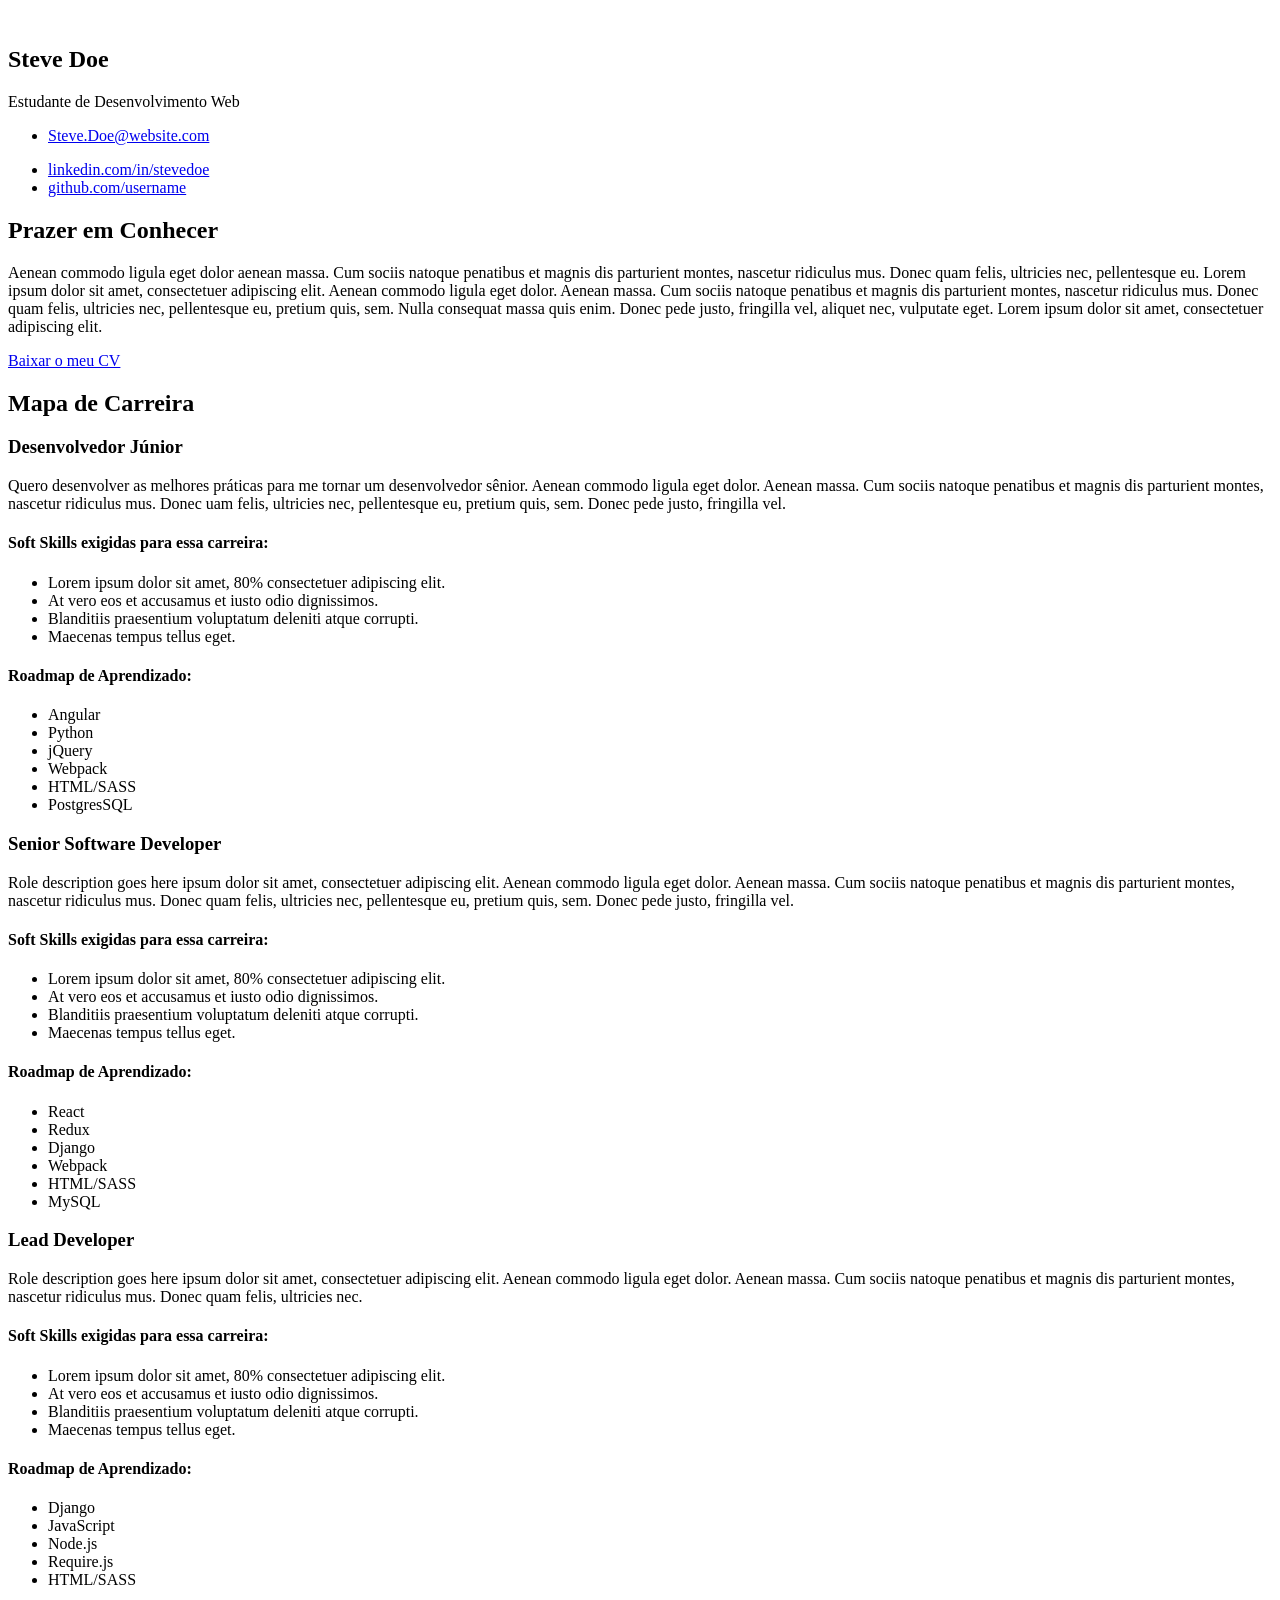
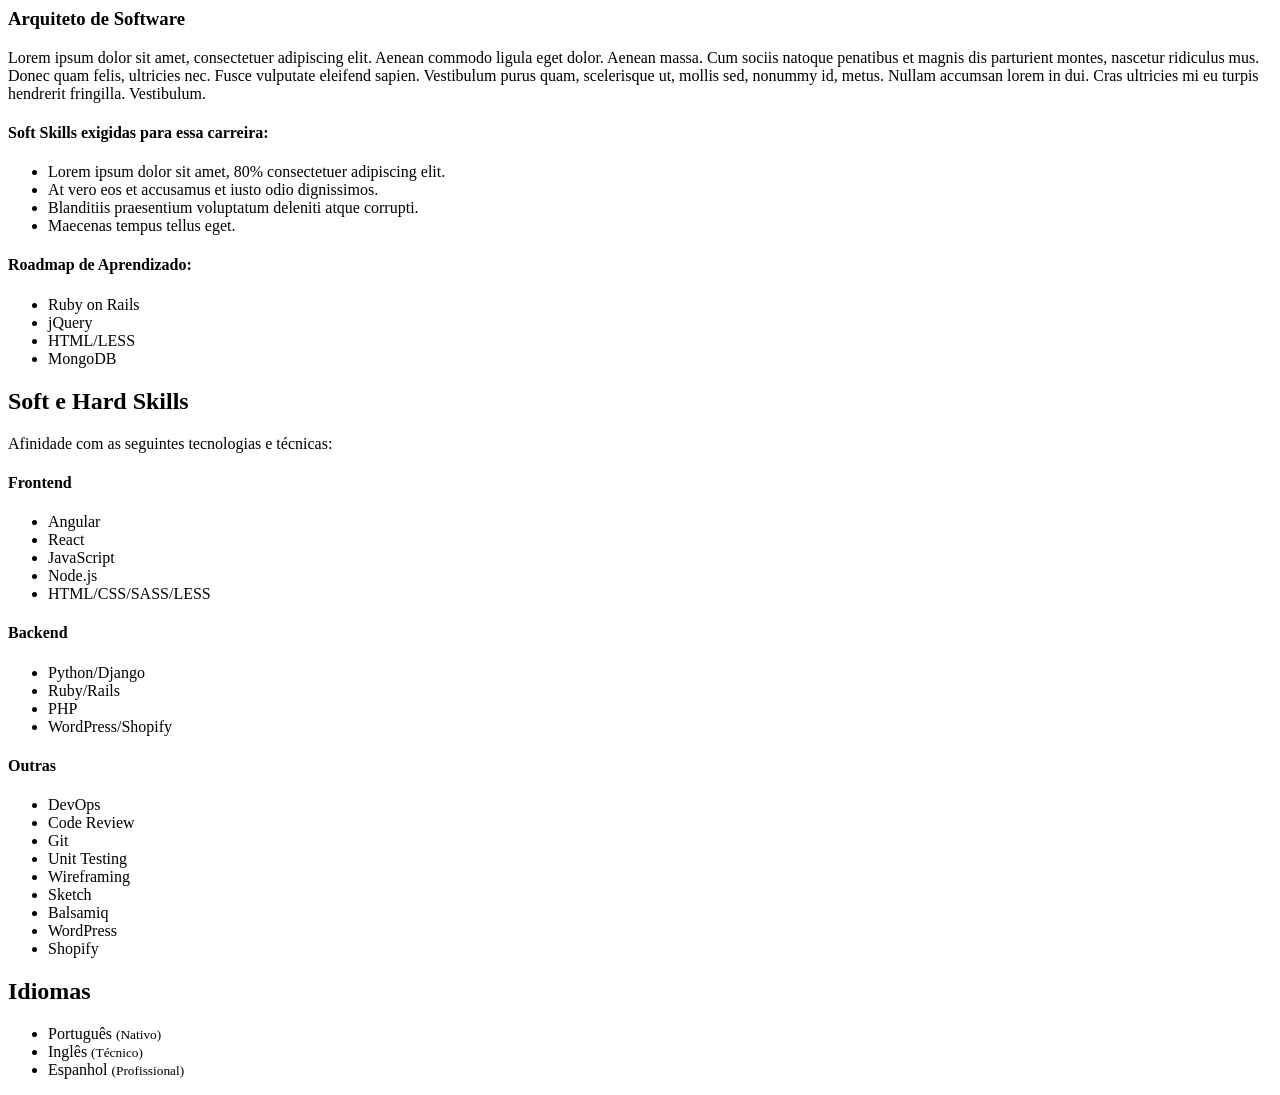
==== index.html @ 300011d4 "Add files via upload" ====
<!DOCTYPE html>
<html lang="pt-Br">

	<!-- 
		
		Instruções para manipular os arquivos. 

		1. Abra o arquivo index.html no seu editor de código.
		2. Customize o conteúdo do arquivo index.html de acordo com as suas necessidades.
		3. Altere a foto, o favicon e o título do site.
		4. O arquivo bootstrap possui variados temas de cores, escolha o que mais lhe agradar. (Olhar a pasta assets/css.)
		5. Linkedin e GitHub são apenas exemplos de redes sociais, sinta-se livre para adicionar outras redes sociais.
		6. Adicione um link para o seu currículo em PDF. (Dica: Utilize o Google Drive para hospedar o arquivo PDF e compartilhar o link.)
		7. Para as barras de afinidades com as tecnologias, você pode alterar o nome da tecnologia e a porcentagem de afinidade. Procure pela classe "progress-bar" e altere o valor de width. (Dica: A porcentagem é um valor entre 0 e 100.)
		8. Salve o arquivo e abra o arquivo index.html no seu navegador para visualizar o site.
		9. Subir no GitHub. 
		10. Publicar utilizando o GitHub Pages. (Tutorial: https://www.alura.com.br/artigos/como-colocar-projeto-no-ar-com-github-pages/)
		11. Compartilhar o link do seu site com a professora Adriana através da Planilha. 
		12. Parabéns! Você concluiu o desafio.

	-->


<head>
	<title>Steve Doe: Mapa de Carreira</title>

	<!-- Meta -->
	<meta charset="utf-8">
	<meta http-equiv="X-UA-Compatible" content="IE=edge">
	<meta name="viewport" content="width=device-width, initial-scale=1.0">
	<meta name="description" content="">
	<meta name="author" content="">
	<link rel="shortcut icon" href="favicon.ico">

	<!-- Google Font -->
	<link href="https://fonts.googleapis.com/css?family=Roboto:300,400,500,700,900" rel="stylesheet">

	<!-- FontAwesome JS-->
	<script defer src="assets/fontawesome/js/all.min.js"></script>

	<!-- Theme CSS -->
	<link id="theme-style" rel="stylesheet" href="assets/css/bootstrap-6.css">

</head>

<body>

	<article class="resume-wrapper text-center position-relative">
		<div class="resume-wrapper-inner mx-auto text-start bg-white shadow-lg">
			<header class="resume-header pt-4 pt-md-0">
				<div class="row">
					<div class="col-block col-md-auto resume-picture-holder text-center text-md-start">
						<img class="picture" src="assets/images/profile.jpg" alt="">
					</div>
					<div class="col">
						<div class="row p-4 justify-content-center justify-content-md-between">
							<div class="primary-info col-auto">
								<h1 class="name mt-0 mb-1 text-white text-uppercase text-uppercase">Steve Doe</h1>
								<div class="title mb-3">Estudante de Desenvolvimento Web</div>
								<ul class="list-unstyled">
									<li class="mb-2">
										<a class="text-link" href="#">
											<i class="far fa-envelope fa-fw me-2" data-fa-transform="grow-3"></i>
											Steve.Doe@website.com
										</a>
									</li>
								</ul>
							</div>
							<div class="secondary-info col-auto mt-2">
								<ul class="resume-social list-unstyled">
									<li class="mb-3"><a class="text-link" href="#">
											<span class="fa-container text-center me-2">
												<i
													class="fab fa-linkedin-in fa-fw"></i></span>linkedin.com/in/stevedoe</a>
									</li>
									<li class="mb-3">
										<a class="text-link" href="#">
											<span class="fa-container text-center me-2">
												<i class="fab fa-github-alt fa-fw"></i></span>github.com/username
										</a>
									</li>

								</ul>
							</div>
						</div>

					</div>
				</div>
			</header>
			<div class="resume-body p-5">
				<section class="resume-section summary-section mb-5">
					<h2 class="resume-section-title text-uppercase font-weight-bold pb-3 mb-3">Prazer em Conhecer</h2>
					<div class="resume-section-content">
						<p class="mb-0"> Aenean commodo ligula eget dolor aenean massa. Cum sociis natoque penatibus et
							magnis dis parturient montes, nascetur ridiculus mus. Donec quam felis, ultricies nec,
							pellentesque eu. Lorem ipsum dolor sit amet, consectetuer adipiscing elit. Aenean commodo
							ligula eget dolor. Aenean massa. Cum sociis natoque penatibus et magnis dis parturient
							montes, nascetur ridiculus mus. Donec quam felis, ultricies nec, pellentesque eu, pretium
							quis, sem. Nulla consequat massa quis enim. Donec pede justo, fringilla vel, aliquet nec,
							vulputate eget. Lorem ipsum dolor sit amet, consectetuer adipiscing elit.</p>

						<!-- Altere o link para um PDF do seu Curriculo -->
						<a class="btn" href="#">Baixar o meu CV</a>
					</div>
				</section>
				<div class="row">
					<div class="col-lg-9">
						<section class="resume-section experience-section mb-5">
							<h2 class="resume-section-title text-uppercase font-weight-bold pb-3 mb-3">Mapa de Carreira
							</h2>
							<div class="resume-section-content">
								<div class="resume-timeline position-relative">
									<article class="resume-timeline-item position-relative pb-5">

										<div class="resume-timeline-item-header mb-2">
											<div class="d-flex flex-column flex-md-row">
												<h3 class="resume-position-title font-weight-bold mb-1">Desenvolvedor
													Júnior
												</h3>
											</div>
										</div>
										<div class="resume-timeline-item-desc">
											<p>Quero desenvolver as melhores práticas para me tornar
												um desenvolvedor sênior. Aenean commodo ligula eget dolor. Aenean massa.
												Cum sociis natoque penatibus et magnis dis parturient montes, nascetur
												ridiculus mus. Donec uam felis, ultricies nec, pellentesque eu, pretium
												quis, sem. Donec
												pede justo, fringilla vel.</p>
											</p>
											<h4 class="resume-timeline-item-desc-heading font-weight-bold">
												Soft Skills exigidas para essa carreira:
											</h4>
											<ul>
												<li>Lorem ipsum dolor sit amet, 80% consectetuer adipiscing elit.</li>
												<li>At vero eos et accusamus et iusto odio dignissimos.</li>
												<li>Blanditiis praesentium voluptatum deleniti atque corrupti.</li>
												<li>Maecenas tempus tellus eget.</li>
											</ul>
											<h4 class="resume-timeline-item-desc-heading font-weight-bold">
												Roadmap de Aprendizado:</h4>
											</h4>
											<ul class="list-inline">
												<li class="list-inline-item">
													<span class="badge bg-secondary badge-pill">Angular</span>
												</li>
												<li class="list-inline-item"><span
														class="badge bg-secondary badge-pill">Python</span></li>
												<li class="list-inline-item"><span
														class="badge bg-secondary badge-pill">jQuery</span></li>
												<li class="list-inline-item"><span
														class="badge bg-secondary badge-pill">Webpack</span></li>
												<li class="list-inline-item"><span
														class="badge bg-secondary badge-pill">HTML/SASS</span></li>
												<li class="list-inline-item"><span
														class="badge bg-secondary badge-pill">PostgresSQL</span></li>
											</ul>
										</div>

									</article>

									<article class="resume-timeline-item position-relative pb-5">

										<div class="resume-timeline-item-header mb-2">
											<div class="d-flex flex-column flex-md-row">
												<h3 class="resume-position-title font-weight-bold mb-1">Senior Software
													Developer</h3>
											</div>
										</div>
										<div class="resume-timeline-item-desc">
											<p>Role description goes here ipsum dolor sit amet, consectetuer adipiscing
												elit. Aenean commodo ligula eget dolor. Aenean massa. Cum sociis natoque
												penatibus et magnis dis parturient montes, nascetur ridiculus mus. Donec
												quam felis, ultricies nec, pellentesque eu, pretium quis, sem. Donec
												pede justo, fringilla vel.</p>
											<h4 class="resume-timeline-item-desc-heading font-weight-bold">
												Soft Skills exigidas para essa carreira:
											</h4>
											<ul>
												<li>Lorem ipsum dolor sit amet, 80% consectetuer adipiscing elit.</li>
												<li>At vero eos et accusamus et iusto odio dignissimos.</li>
												<li>Blanditiis praesentium voluptatum deleniti atque corrupti.</li>
												<li>Maecenas tempus tellus eget.</li>
											</ul>
											<h4 class="resume-timeline-item-desc-heading font-weight-bold">
												Roadmap de Aprendizado:</h4>
											<ul class="list-inline">
												<li class="list-inline-item"><span
														class="badge bg-secondary badge-pill">React</span></li>
												<li class="list-inline-item"><span
														class="badge bg-secondary badge-pill">Redux</span></li>
												<li class="list-inline-item"><span
														class="badge bg-secondary badge-pill">Django</span></li>
												<li class="list-inline-item"><span
														class="badge bg-secondary badge-pill">Webpack</span></li>
												<li class="list-inline-item"><span
														class="badge bg-secondary badge-pill">HTML/SASS</span></li>
												<li class="list-inline-item"><span
														class="badge bg-secondary badge-pill">MySQL</span></li>
											</ul>
										</div>

									</article>

									<article class="resume-timeline-item position-relative pb-5">

										<div class="resume-timeline-item-header mb-2">
											<div class="d-flex flex-column flex-md-row">
												<h3 class="resume-position-title font-weight-bold mb-1">Lead Developer
												</h3>

											</div>
										</div>
										<div class="resume-timeline-item-desc">
											<p>Role description goes here ipsum dolor sit amet, consectetuer adipiscing
												elit. Aenean commodo ligula eget dolor. Aenean massa. Cum sociis natoque
												penatibus et magnis dis parturient montes, nascetur ridiculus mus. Donec
												quam felis, ultricies nec.</p>
											<h4 class="resume-timeline-item-desc-heading font-weight-bold">
												Soft Skills exigidas para essa carreira:
											</h4>
											<ul>
												<li>Lorem ipsum dolor sit amet, 80% consectetuer adipiscing elit.</li>
												<li>At vero eos et accusamus et iusto odio dignissimos.</li>
												<li>Blanditiis praesentium voluptatum deleniti atque corrupti.</li>
												<li>Maecenas tempus tellus eget.</li>
											</ul>
											<h4 class="resume-timeline-item-desc-heading font-weight-bold">
												Roadmap de Aprendizado:</h4>
											<ul class="list-inline">
												<li class="list-inline-item"><span
														class="badge bg-secondary badge-pill">Django</span></li>
												<li class="list-inline-item"><span
														class="badge bg-secondary badge-pill">JavaScript</span></li>
												<li class="list-inline-item"><span
														class="badge bg-secondary badge-pill">Node.js</span></li>
												<li class="list-inline-item"><span
														class="badge bg-secondary badge-pill">Require.js</span></li>
												<li class="list-inline-item"><span
														class="badge bg-secondary badge-pill">HTML/SASS</span></li>
											</ul>
										</div>

									</article>

									<article class="resume-timeline-item position-relative">

										<div class="resume-timeline-item-header mb-2">
											<div class="d-flex flex-column flex-md-row">
												<h3 class="resume-position-title font-weight-bold mb-1">
													Arquiteto de Software
												</h3>
											</div>
										</div>
										<div class="resume-timeline-item-desc">
											<p>Lorem ipsum dolor sit amet, consectetuer adipiscing
												elit. Aenean commodo ligula eget dolor. Aenean massa. Cum sociis natoque
												penatibus et magnis dis parturient montes, nascetur ridiculus mus. Donec
												quam felis, ultricies nec. Fusce vulputate eleifend sapien. Vestibulum
												purus quam, scelerisque ut, mollis sed, nonummy id, metus. Nullam
												accumsan lorem in dui. Cras ultricies mi eu turpis hendrerit fringilla.
												Vestibulum.</p>
											<h4 class="resume-timeline-item-desc-heading font-weight-bold">
												Soft Skills exigidas para essa carreira:
											</h4>
											<ul>
												<li>Lorem ipsum dolor sit amet, 80% consectetuer adipiscing elit.</li>
												<li>At vero eos et accusamus et iusto odio dignissimos.</li>
												<li>Blanditiis praesentium voluptatum deleniti atque corrupti.</li>
												<li>Maecenas tempus tellus eget.</li>
											</ul>
											<h4 class="resume-timeline-item-desc-heading font-weight-bold">
												Roadmap de Aprendizado:</h4>
											<ul class="list-inline">
												<li class="list-inline-item"><span
														class="badge bg-secondary badge-pill">Ruby on Rails</span></li>
												<li class="list-inline-item"><span
														class="badge bg-secondary badge-pill">jQuery</span></li>
												<li class="list-inline-item"><span
														class="badge bg-secondary badge-pill">HTML/LESS</span></li>
												<li class="list-inline-item"><span
														class="badge bg-secondary badge-pill">MongoDB</span></li>
											</ul>
										</div>
									</article>
								</div>
							</div>
						</section>
					</div>
					<div class="col-lg-3">
						<section class="resume-section skills-section mb-5">
							<h2 class="resume-section-title text-uppercase font-weight-bold pb-3 mb-3">Soft e Hard
								Skills</h2>
							<p>Afinidade com as seguintes tecnologias e técnicas:</p>
							<div class="resume-section-content">
								<div class="resume-skill-item">
									<h4 class="resume-skills-cat font-weight-bold">Frontend</h4>
									<ul class="list-unstyled mb-4">
										<li class="mb-2">
											<div class="resume-skill-name">Angular</div>
											<div class="progress resume-progress">
												<div class="progress-bar theme-progress-bar-dark" role="progressbar"
													style="width: 98%" aria-valuenow="25" aria-valuemin="0"
													aria-valuemax="100"></div>
											</div>
										</li>
										<li class="mb-2">
											<div class="resume-skill-name">React</div>
											<div class="progress resume-progress">
												<div class="progress-bar theme-progress-bar-dark" role="progressbar"
													style="width: 94%" aria-valuenow="25" aria-valuemin="0"
													aria-valuemax="100"></div>
											</div>
										</li>
										<li class="mb-2">
											<div class="resume-skill-name">JavaScript</div>
											<div class="progress resume-progress">
												<div class="progress-bar theme-progress-bar-dark" role="progressbar"
													style="width: 96%" aria-valuenow="25" aria-valuemin="0"
													aria-valuemax="100"></div>
											</div>
										</li>

										<li class="mb-2">
											<div class="resume-skill-name">Node.js</div>
											<div class="progress resume-progress">
												<div class="progress-bar theme-progress-bar-dark" role="progressbar"
													style="width: 92%" aria-valuenow="25" aria-valuemin="0"
													aria-valuemax="100"></div>
											</div>
										</li>
										<li class="mb-2">
											<div class="resume-skill-name">HTML/CSS/SASS/LESS</div>
											<div class="progress resume-progress">
												<div class="progress-bar theme-progress-bar-dark" role="progressbar"
													style="width: 96%" aria-valuenow="25" aria-valuemin="0"
													aria-valuemax="100"></div>
											</div>
										</li>
									</ul>
								</div>

								<div class="resume-skill-item">
									<h4 class="resume-skills-cat font-weight-bold">Backend</h4>
									<ul class="list-unstyled">
										<li class="mb-2">
											<div class="resume-skill-name">Python/Django</div>
											<div class="progress resume-progress">
												<div class="progress-bar theme-progress-bar-dark" role="progressbar"
													style="width: 95%" aria-valuenow="25" aria-valuemin="0"
													aria-valuemax="100"></div>
											</div>
										</li>
										<li class="mb-2">
											<div class="resume-skill-name">Ruby/Rails</div>
											<div class="progress resume-progress">
												<div class="progress-bar theme-progress-bar-dark" role="progressbar"
													style="width: 92%" aria-valuenow="25" aria-valuemin="0"
													aria-valuemax="100"></div>
											</div>
										</li>
										<li class="mb-2">
											<div class="resume-skill-name">PHP</div>
											<div class="progress resume-progress">
												<div class="progress-bar theme-progress-bar-dark" role="progressbar"
													style="width: 86%" aria-valuenow="25" aria-valuemin="0"
													aria-valuemax="100"></div>
											</div>
										</li>
										<li class="mb-2">
											<div class="resume-skill-name">WordPress/Shopify</div>
											<div class="progress resume-progress">
												<div class="progress-bar theme-progress-bar-dark" role="progressbar"
													style="width: 82%" aria-valuenow="25" aria-valuemin="0"
													aria-valuemax="100"></div>
											</div>
										</li>
									</ul>
								</div>

								<div class="resume-skill-item">
									<h4 class="resume-skills-cat font-weight-bold">Outras</h4>
									<ul class="list-inline">
										<li class="list-inline-item"><span class="badge badge-light">DevOps</span></li>
										<li class="list-inline-item"><span class="badge badge-light">Code Review</span>
										</li>
										<li class="list-inline-item"><span class="badge badge-light">Git</span></li>
										<li class="list-inline-item"><span class="badge badge-light">Unit Testing</span>
										</li>
										<li class="list-inline-item"><span class="badge badge-light">Wireframing</span>
										</li>
										<li class="list-inline-item"><span class="badge badge-light">Sketch</span></li>
										<li class="list-inline-item"><span class="badge badge-light">Balsamiq</span>
										</li>
										<li class="list-inline-item"><span class="badge badge-light">WordPress</span>
										</li>
										<li class="list-inline-item"><span class="badge badge-light">Shopify</span></li>
									</ul>
								</div>
							</div>
						</section>

						<section class="resume-section language-section mb-5">
							<h2 class="resume-section-title text-uppercase font-weight-bold pb-3 mb-3">Idiomas</h2>
							<div class="resume-section-content">
								<ul class="list-unstyled resume-lang-list">
									<li class="mb-2"><span class="resume-lang-name font-weight-bold">Português</span>
										<small class="text-muted font-weight-normal">(Nativo)</small>
									</li>
									<li class="mb-2 align-middle"><span
											class="resume-lang-name font-weight-bold">Inglês</span> <small
											class="text-muted font-weight-normal">(Técnico)</small></li>
									<li><span class="resume-lang-name font-weight-bold">Espanhol</span> <small
											class="text-muted font-weight-normal">(Profissional)</small></li>
								</ul>
							</div>
						</section>

					</div>
				</div>
			</div>
		</div>
	</article>
</body>

</html>
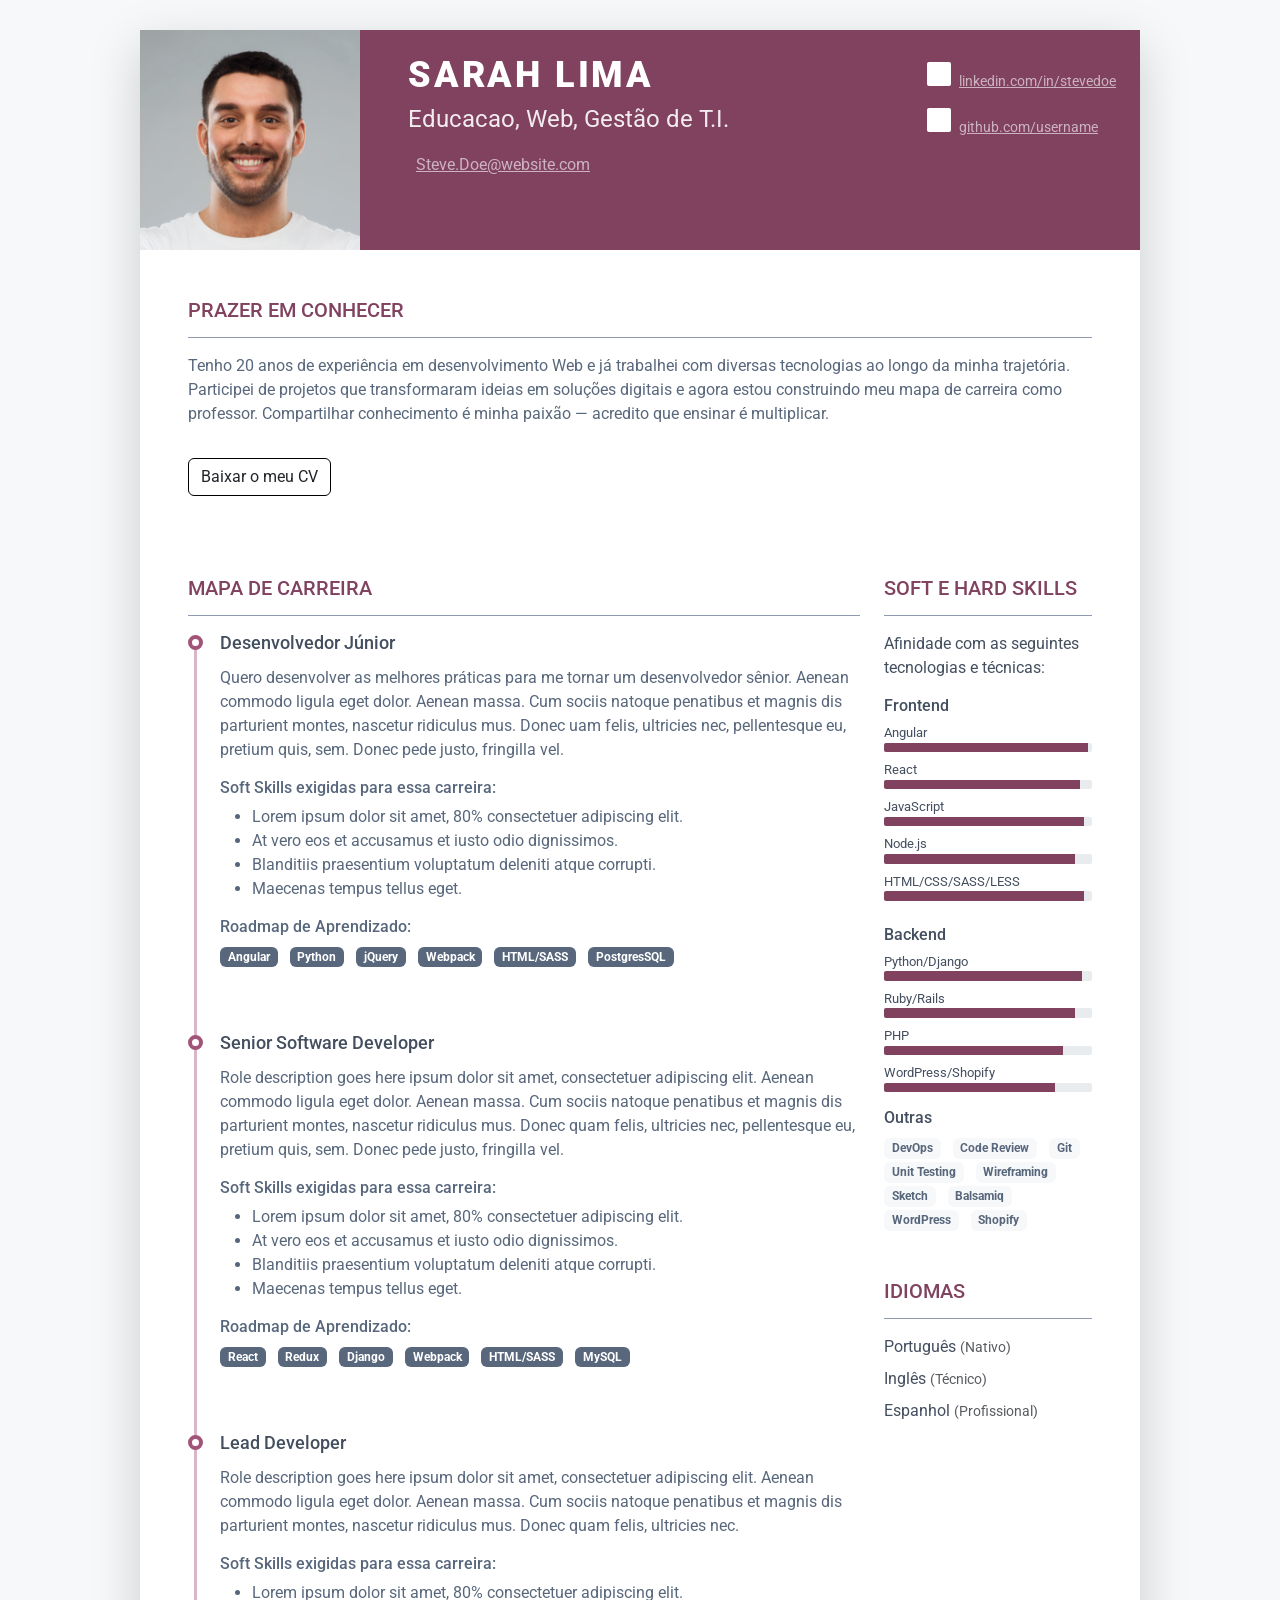
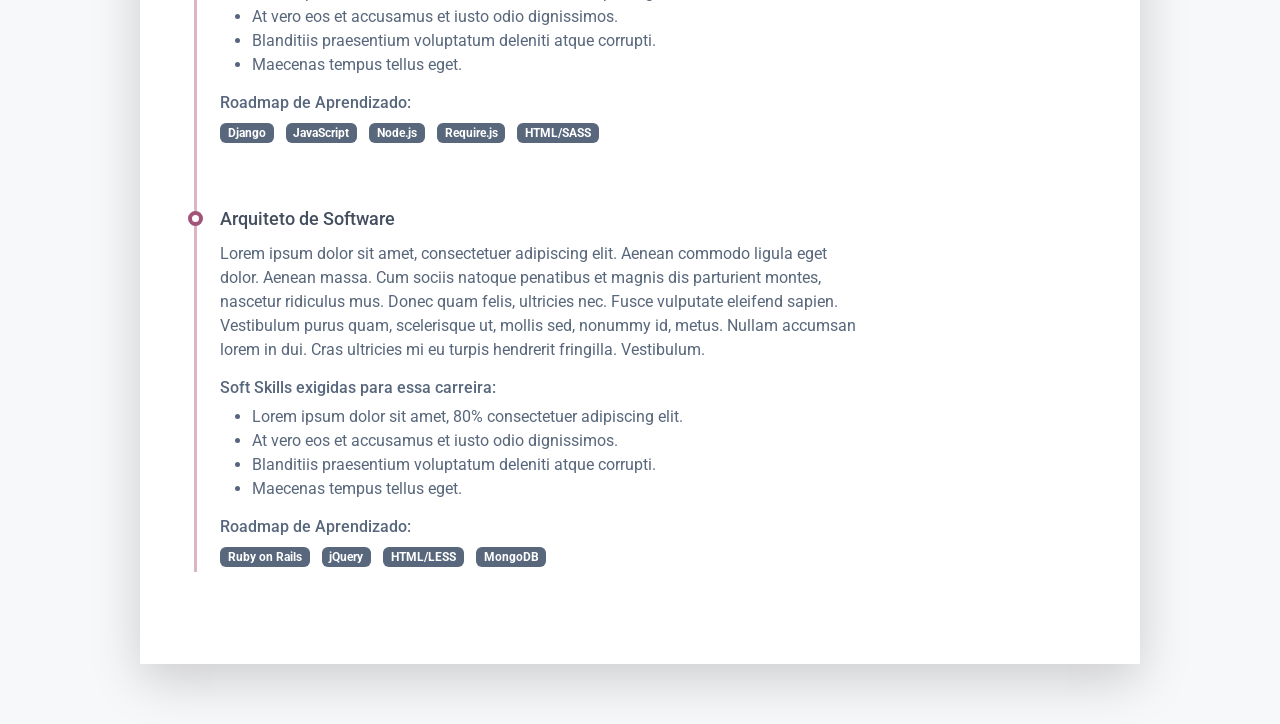
==== commit 2dca73ba: "Add files via upload" ====
--- a/index.html
+++ b/index.html
@@ -22,7 +22,7 @@
 
 
 <head>
-	<title>Steve Doe: Mapa de Carreira</title>
+	<title>Sarah Lima: Mapa de Carreira</title>
 
 	<!-- Meta -->
 	<meta charset="utf-8">
@@ -55,8 +55,8 @@
 					<div class="col">
 						<div class="row p-4 justify-content-center justify-content-md-between">
 							<div class="primary-info col-auto">
-								<h1 class="name mt-0 mb-1 text-white text-uppercase text-uppercase">Steve Doe</h1>
-								<div class="title mb-3">Estudante de Desenvolvimento Web</div>
+								<h1 class="name mt-0 mb-1 text-white text-uppercase text-uppercase">Sarah Lima</h1>
+								<div class="title mb-3">Educacao, Web, Gestão de T.I.</div>
 								<ul class="list-unstyled">
 									<li class="mb-2">
 										<a class="text-link" href="#">
@@ -91,15 +91,9 @@
 				<section class="resume-section summary-section mb-5">
 					<h2 class="resume-section-title text-uppercase font-weight-bold pb-3 mb-3">Prazer em Conhecer</h2>
 					<div class="resume-section-content">
-						<p class="mb-0"> Aenean commodo ligula eget dolor aenean massa. Cum sociis natoque penatibus et
-							magnis dis parturient montes, nascetur ridiculus mus. Donec quam felis, ultricies nec,
-							pellentesque eu. Lorem ipsum dolor sit amet, consectetuer adipiscing elit. Aenean commodo
-							ligula eget dolor. Aenean massa. Cum sociis natoque penatibus et magnis dis parturient
-							montes, nascetur ridiculus mus. Donec quam felis, ultricies nec, pellentesque eu, pretium
-							quis, sem. Nulla consequat massa quis enim. Donec pede justo, fringilla vel, aliquet nec,
-							vulputate eget. Lorem ipsum dolor sit amet, consectetuer adipiscing elit.</p>
-
-						<!-- Altere o link para um PDF do seu Curriculo -->
+						<p class="mb-0"> Tenho 20 anos de experiência em desenvolvimento Web e já trabalhei com diversas tecnologias ao longo da minha trajetória. Participei de projetos que transformaram ideias em soluções digitais e agora estou construindo meu mapa de carreira como professor. Compartilhar conhecimento é minha paixão — acredito que ensinar é multiplicar.</p>
+
+						<!-- Altere o link para um PDF do seu Curriculo	 -->
 						<a class="btn" href="#">Baixar o meu CV</a>
 					</div>
 				</section>
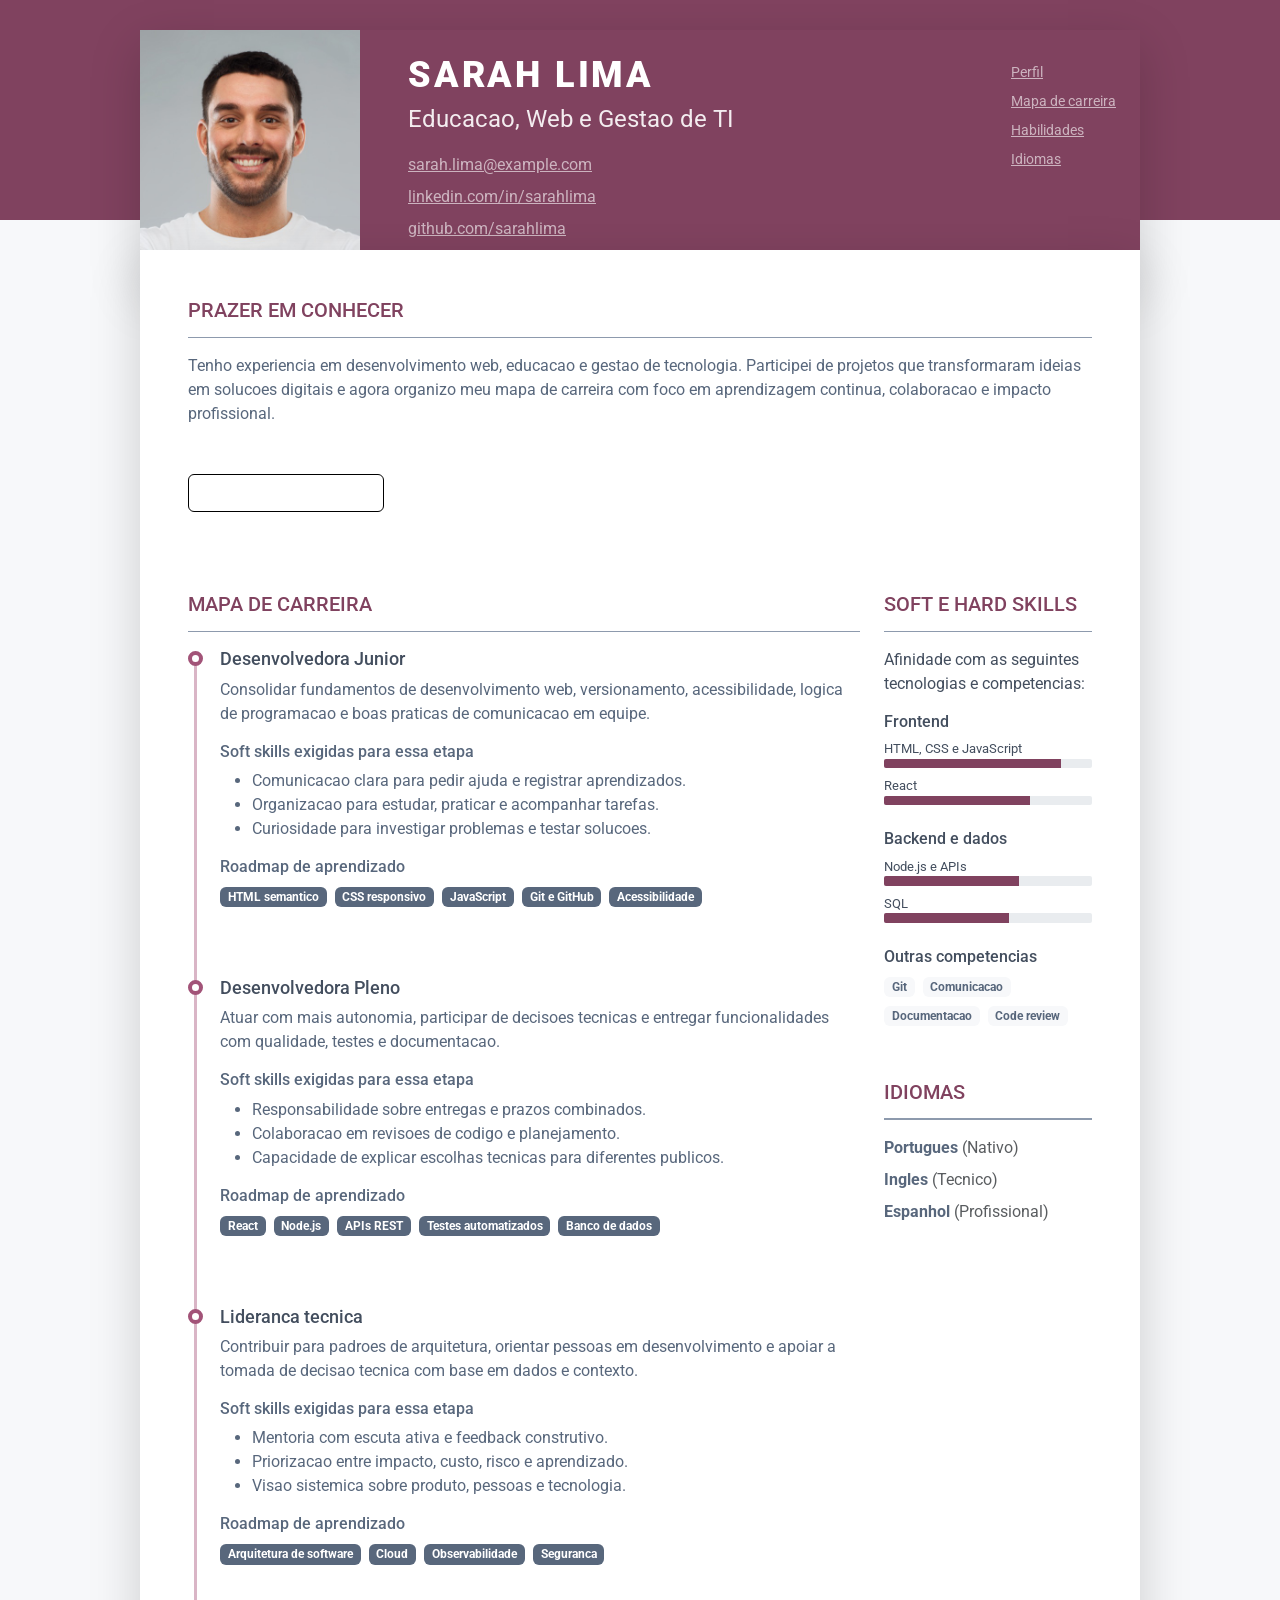
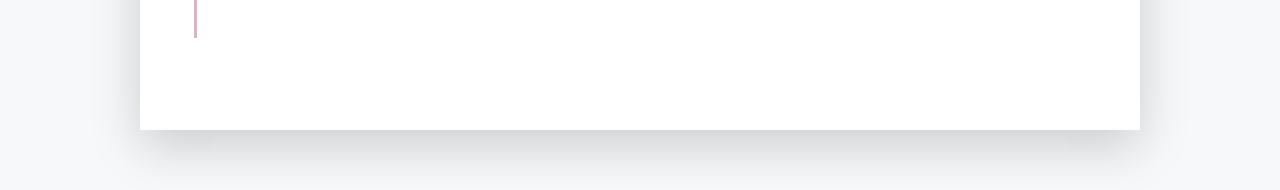
==== commit 21f29dbd: "simplify" ====
--- a/index.html
+++ b/index.html
@@ -1,419 +1,151 @@
 <!DOCTYPE html>
-<html lang="pt-Br">
+<!--
+	Versao orientada por JSON.
 
-	<!-- 
-		
-		Instruções para manipular os arquivos. 
+	Ideia pedagogica:
+	- O HTML fica responsavel pela estrutura da pagina.
+	- O arquivo assets/data/carreira.json guarda os textos e listas editaveis.
+	- O JavaScript le o JSON e preenche os espacos marcados com id.
 
-		1. Abra o arquivo index.html no seu editor de código.
-		2. Customize o conteúdo do arquivo index.html de acordo com as suas necessidades.
-		3. Altere a foto, o favicon e o título do site.
-		4. O arquivo bootstrap possui variados temas de cores, escolha o que mais lhe agradar. (Olhar a pasta assets/css.)
-		5. Linkedin e GitHub são apenas exemplos de redes sociais, sinta-se livre para adicionar outras redes sociais.
-		6. Adicione um link para o seu currículo em PDF. (Dica: Utilize o Google Drive para hospedar o arquivo PDF e compartilhar o link.)
-		7. Para as barras de afinidades com as tecnologias, você pode alterar o nome da tecnologia e a porcentagem de afinidade. Procure pela classe "progress-bar" e altere o valor de width. (Dica: A porcentagem é um valor entre 0 e 100.)
-		8. Salve o arquivo e abra o arquivo index.html no seu navegador para visualizar o site.
-		9. Subir no GitHub. 
-		10. Publicar utilizando o GitHub Pages. (Tutorial: https://www.alura.com.br/artigos/como-colocar-projeto-no-ar-com-github-pages/)
-		11. Compartilhar o link do seu site com a professora Adriana através da Planilha. 
-		12. Parabéns! Você concluiu o desafio.
-
-	-->
-
+	Observacao:
+	- Em servidores como GitHub Pages, o fetch do JSON funciona normalmente.
+	- Ao abrir direto pelo arquivo local, alguns navegadores bloqueiam o fetch.
+-->
+<html lang="pt-BR">
 
 <head>
-	<title>Sarah Lima: Mapa de Carreira</title>
+	<meta charset="utf-8">
+	<meta name="viewport" content="width=device-width, initial-scale=1">
+	<meta http-equiv="X-UA-Compatible" content="IE=edge">
+	<title>Mapa de Carreira</title>
+	<meta name="description" content="Mapa de carreira com dados carregados de um arquivo JSON.">
+	<meta name="robots" content="index, follow">
+	<meta name="theme-color" content="#434E5E">
+	<link rel="shortcut icon" href="favicon.ico">
+	<link rel="preconnect" href="https://fonts.googleapis.com">
+	<link rel="preconnect" href="https://fonts.gstatic.com" crossorigin>
+	<link href="https://fonts.googleapis.com/css?family=Roboto:300,400,500,700,900&display=swap" rel="stylesheet">
+	<link id="theme-style" rel="stylesheet" href="assets/css/bootstrap-6.css">
+	<style>
+		.skip-link {
+			left: 1rem;
+			position: absolute;
+			top: -4rem;
+			z-index: 1000;
+		}
 
-	<!-- Meta -->
-	<meta charset="utf-8">
-	<meta http-equiv="X-UA-Compatible" content="IE=edge">
-	<meta name="viewport" content="width=device-width, initial-scale=1.0">
-	<meta name="description" content="">
-	<meta name="author" content="">
-	<link rel="shortcut icon" href="favicon.ico">
+		.skip-link:focus {
+			top: 1rem;
+		}
 
-	<!-- Google Font -->
-	<link href="https://fonts.googleapis.com/css?family=Roboto:300,400,500,700,900" rel="stylesheet">
+		.profile-picture {
+			height: 220px;
+			object-fit: cover;
+			width: 220px;
+		}
 
-	<!-- FontAwesome JS-->
-	<script defer src="assets/fontawesome/js/all.min.js"></script>
-
-	<!-- Theme CSS -->
-	<link id="theme-style" rel="stylesheet" href="assets/css/bootstrap-6.css">
-
+		.badge {
+			margin-bottom: .35rem;
+		}
+	</style>
 </head>
 
 <body>
+	<a class="btn btn-light skip-link" href="#conteudo-principal">Pular para o conteudo principal</a>
 
-	<article class="resume-wrapper text-center position-relative">
-		<div class="resume-wrapper-inner mx-auto text-start bg-white shadow-lg">
-			<header class="resume-header pt-4 pt-md-0">
+	<!--
+		Este header tem marcadores vazios.
+		O JavaScript procura cada id e injeta os dados vindos do JSON.
+	-->
+	<header class="resume-header pt-4 pt-md-0" role="banner">
+		<div class="resume-wrapper text-center position-relative">
+			<div class="resume-wrapper-inner mx-auto text-start bg-primary shadow-lg">
 				<div class="row">
 					<div class="col-block col-md-auto resume-picture-holder text-center text-md-start">
-						<img class="picture" src="assets/images/profile.jpg" alt="">
+						<img id="profile-photo" class="picture profile-picture" src="assets/images/profile.jpg" alt="">
 					</div>
+
 					<div class="col">
 						<div class="row p-4 justify-content-center justify-content-md-between">
 							<div class="primary-info col-auto">
-								<h1 class="name mt-0 mb-1 text-white text-uppercase text-uppercase">Sarah Lima</h1>
-								<div class="title mb-3">Educacao, Web, Gestão de T.I.</div>
-								<ul class="list-unstyled">
-									<li class="mb-2">
-										<a class="text-link" href="#">
-											<i class="far fa-envelope fa-fw me-2" data-fa-transform="grow-3"></i>
-											Steve.Doe@website.com
-										</a>
-									</li>
+								<h1 id="profile-name" class="name mt-0 mb-1 text-white text-uppercase">Mapa de Carreira</h1>
+								<p id="profile-headline" class="title mb-3"></p>
+								<ul id="contact-list" class="list-unstyled"></ul>
+							</div>
+
+							<nav class="secondary-info col-auto mt-2" aria-label="Navegacao principal">
+								<ul class="resume-social list-unstyled">
+									<li class="mb-2"><a class="text-link" href="#perfil">Perfil</a></li>
+									<li class="mb-2"><a class="text-link" href="#mapa-carreira">Mapa de carreira</a></li>
+									<li class="mb-2"><a class="text-link" href="#habilidades">Habilidades</a></li>
+									<li><a class="text-link" href="#idiomas">Idiomas</a></li>
 								</ul>
-							</div>
-							<div class="secondary-info col-auto mt-2">
-								<ul class="resume-social list-unstyled">
-									<li class="mb-3"><a class="text-link" href="#">
-											<span class="fa-container text-center me-2">
-												<i
-													class="fab fa-linkedin-in fa-fw"></i></span>linkedin.com/in/stevedoe</a>
-									</li>
-									<li class="mb-3">
-										<a class="text-link" href="#">
-											<span class="fa-container text-center me-2">
-												<i class="fab fa-github-alt fa-fw"></i></span>github.com/username
-										</a>
-									</li>
-
-								</ul>
-							</div>
+							</nav>
 						</div>
-
-					</div>
-				</div>
-			</header>
-			<div class="resume-body p-5">
-				<section class="resume-section summary-section mb-5">
-					<h2 class="resume-section-title text-uppercase font-weight-bold pb-3 mb-3">Prazer em Conhecer</h2>
-					<div class="resume-section-content">
-						<p class="mb-0"> Tenho 20 anos de experiência em desenvolvimento Web e já trabalhei com diversas tecnologias ao longo da minha trajetória. Participei de projetos que transformaram ideias em soluções digitais e agora estou construindo meu mapa de carreira como professor. Compartilhar conhecimento é minha paixão — acredito que ensinar é multiplicar.</p>
-
-						<!-- Altere o link para um PDF do seu Curriculo	 -->
-						<a class="btn" href="#">Baixar o meu CV</a>
-					</div>
-				</section>
-				<div class="row">
-					<div class="col-lg-9">
-						<section class="resume-section experience-section mb-5">
-							<h2 class="resume-section-title text-uppercase font-weight-bold pb-3 mb-3">Mapa de Carreira
-							</h2>
-							<div class="resume-section-content">
-								<div class="resume-timeline position-relative">
-									<article class="resume-timeline-item position-relative pb-5">
-
-										<div class="resume-timeline-item-header mb-2">
-											<div class="d-flex flex-column flex-md-row">
-												<h3 class="resume-position-title font-weight-bold mb-1">Desenvolvedor
-													Júnior
-												</h3>
-											</div>
-										</div>
-										<div class="resume-timeline-item-desc">
-											<p>Quero desenvolver as melhores práticas para me tornar
-												um desenvolvedor sênior. Aenean commodo ligula eget dolor. Aenean massa.
-												Cum sociis natoque penatibus et magnis dis parturient montes, nascetur
-												ridiculus mus. Donec uam felis, ultricies nec, pellentesque eu, pretium
-												quis, sem. Donec
-												pede justo, fringilla vel.</p>
-											</p>
-											<h4 class="resume-timeline-item-desc-heading font-weight-bold">
-												Soft Skills exigidas para essa carreira:
-											</h4>
-											<ul>
-												<li>Lorem ipsum dolor sit amet, 80% consectetuer adipiscing elit.</li>
-												<li>At vero eos et accusamus et iusto odio dignissimos.</li>
-												<li>Blanditiis praesentium voluptatum deleniti atque corrupti.</li>
-												<li>Maecenas tempus tellus eget.</li>
-											</ul>
-											<h4 class="resume-timeline-item-desc-heading font-weight-bold">
-												Roadmap de Aprendizado:</h4>
-											</h4>
-											<ul class="list-inline">
-												<li class="list-inline-item">
-													<span class="badge bg-secondary badge-pill">Angular</span>
-												</li>
-												<li class="list-inline-item"><span
-														class="badge bg-secondary badge-pill">Python</span></li>
-												<li class="list-inline-item"><span
-														class="badge bg-secondary badge-pill">jQuery</span></li>
-												<li class="list-inline-item"><span
-														class="badge bg-secondary badge-pill">Webpack</span></li>
-												<li class="list-inline-item"><span
-														class="badge bg-secondary badge-pill">HTML/SASS</span></li>
-												<li class="list-inline-item"><span
-														class="badge bg-secondary badge-pill">PostgresSQL</span></li>
-											</ul>
-										</div>
-
-									</article>
-
-									<article class="resume-timeline-item position-relative pb-5">
-
-										<div class="resume-timeline-item-header mb-2">
-											<div class="d-flex flex-column flex-md-row">
-												<h3 class="resume-position-title font-weight-bold mb-1">Senior Software
-													Developer</h3>
-											</div>
-										</div>
-										<div class="resume-timeline-item-desc">
-											<p>Role description goes here ipsum dolor sit amet, consectetuer adipiscing
-												elit. Aenean commodo ligula eget dolor. Aenean massa. Cum sociis natoque
-												penatibus et magnis dis parturient montes, nascetur ridiculus mus. Donec
-												quam felis, ultricies nec, pellentesque eu, pretium quis, sem. Donec
-												pede justo, fringilla vel.</p>
-											<h4 class="resume-timeline-item-desc-heading font-weight-bold">
-												Soft Skills exigidas para essa carreira:
-											</h4>
-											<ul>
-												<li>Lorem ipsum dolor sit amet, 80% consectetuer adipiscing elit.</li>
-												<li>At vero eos et accusamus et iusto odio dignissimos.</li>
-												<li>Blanditiis praesentium voluptatum deleniti atque corrupti.</li>
-												<li>Maecenas tempus tellus eget.</li>
-											</ul>
-											<h4 class="resume-timeline-item-desc-heading font-weight-bold">
-												Roadmap de Aprendizado:</h4>
-											<ul class="list-inline">
-												<li class="list-inline-item"><span
-														class="badge bg-secondary badge-pill">React</span></li>
-												<li class="list-inline-item"><span
-														class="badge bg-secondary badge-pill">Redux</span></li>
-												<li class="list-inline-item"><span
-														class="badge bg-secondary badge-pill">Django</span></li>
-												<li class="list-inline-item"><span
-														class="badge bg-secondary badge-pill">Webpack</span></li>
-												<li class="list-inline-item"><span
-														class="badge bg-secondary badge-pill">HTML/SASS</span></li>
-												<li class="list-inline-item"><span
-														class="badge bg-secondary badge-pill">MySQL</span></li>
-											</ul>
-										</div>
-
-									</article>
-
-									<article class="resume-timeline-item position-relative pb-5">
-
-										<div class="resume-timeline-item-header mb-2">
-											<div class="d-flex flex-column flex-md-row">
-												<h3 class="resume-position-title font-weight-bold mb-1">Lead Developer
-												</h3>
-
-											</div>
-										</div>
-										<div class="resume-timeline-item-desc">
-											<p>Role description goes here ipsum dolor sit amet, consectetuer adipiscing
-												elit. Aenean commodo ligula eget dolor. Aenean massa. Cum sociis natoque
-												penatibus et magnis dis parturient montes, nascetur ridiculus mus. Donec
-												quam felis, ultricies nec.</p>
-											<h4 class="resume-timeline-item-desc-heading font-weight-bold">
-												Soft Skills exigidas para essa carreira:
-											</h4>
-											<ul>
-												<li>Lorem ipsum dolor sit amet, 80% consectetuer adipiscing elit.</li>
-												<li>At vero eos et accusamus et iusto odio dignissimos.</li>
-												<li>Blanditiis praesentium voluptatum deleniti atque corrupti.</li>
-												<li>Maecenas tempus tellus eget.</li>
-											</ul>
-											<h4 class="resume-timeline-item-desc-heading font-weight-bold">
-												Roadmap de Aprendizado:</h4>
-											<ul class="list-inline">
-												<li class="list-inline-item"><span
-														class="badge bg-secondary badge-pill">Django</span></li>
-												<li class="list-inline-item"><span
-														class="badge bg-secondary badge-pill">JavaScript</span></li>
-												<li class="list-inline-item"><span
-														class="badge bg-secondary badge-pill">Node.js</span></li>
-												<li class="list-inline-item"><span
-														class="badge bg-secondary badge-pill">Require.js</span></li>
-												<li class="list-inline-item"><span
-														class="badge bg-secondary badge-pill">HTML/SASS</span></li>
-											</ul>
-										</div>
-
-									</article>
-
-									<article class="resume-timeline-item position-relative">
-
-										<div class="resume-timeline-item-header mb-2">
-											<div class="d-flex flex-column flex-md-row">
-												<h3 class="resume-position-title font-weight-bold mb-1">
-													Arquiteto de Software
-												</h3>
-											</div>
-										</div>
-										<div class="resume-timeline-item-desc">
-											<p>Lorem ipsum dolor sit amet, consectetuer adipiscing
-												elit. Aenean commodo ligula eget dolor. Aenean massa. Cum sociis natoque
-												penatibus et magnis dis parturient montes, nascetur ridiculus mus. Donec
-												quam felis, ultricies nec. Fusce vulputate eleifend sapien. Vestibulum
-												purus quam, scelerisque ut, mollis sed, nonummy id, metus. Nullam
-												accumsan lorem in dui. Cras ultricies mi eu turpis hendrerit fringilla.
-												Vestibulum.</p>
-											<h4 class="resume-timeline-item-desc-heading font-weight-bold">
-												Soft Skills exigidas para essa carreira:
-											</h4>
-											<ul>
-												<li>Lorem ipsum dolor sit amet, 80% consectetuer adipiscing elit.</li>
-												<li>At vero eos et accusamus et iusto odio dignissimos.</li>
-												<li>Blanditiis praesentium voluptatum deleniti atque corrupti.</li>
-												<li>Maecenas tempus tellus eget.</li>
-											</ul>
-											<h4 class="resume-timeline-item-desc-heading font-weight-bold">
-												Roadmap de Aprendizado:</h4>
-											<ul class="list-inline">
-												<li class="list-inline-item"><span
-														class="badge bg-secondary badge-pill">Ruby on Rails</span></li>
-												<li class="list-inline-item"><span
-														class="badge bg-secondary badge-pill">jQuery</span></li>
-												<li class="list-inline-item"><span
-														class="badge bg-secondary badge-pill">HTML/LESS</span></li>
-												<li class="list-inline-item"><span
-														class="badge bg-secondary badge-pill">MongoDB</span></li>
-											</ul>
-										</div>
-									</article>
-								</div>
-							</div>
-						</section>
-					</div>
-					<div class="col-lg-3">
-						<section class="resume-section skills-section mb-5">
-							<h2 class="resume-section-title text-uppercase font-weight-bold pb-3 mb-3">Soft e Hard
-								Skills</h2>
-							<p>Afinidade com as seguintes tecnologias e técnicas:</p>
-							<div class="resume-section-content">
-								<div class="resume-skill-item">
-									<h4 class="resume-skills-cat font-weight-bold">Frontend</h4>
-									<ul class="list-unstyled mb-4">
-										<li class="mb-2">
-											<div class="resume-skill-name">Angular</div>
-											<div class="progress resume-progress">
-												<div class="progress-bar theme-progress-bar-dark" role="progressbar"
-													style="width: 98%" aria-valuenow="25" aria-valuemin="0"
-													aria-valuemax="100"></div>
-											</div>
-										</li>
-										<li class="mb-2">
-											<div class="resume-skill-name">React</div>
-											<div class="progress resume-progress">
-												<div class="progress-bar theme-progress-bar-dark" role="progressbar"
-													style="width: 94%" aria-valuenow="25" aria-valuemin="0"
-													aria-valuemax="100"></div>
-											</div>
-										</li>
-										<li class="mb-2">
-											<div class="resume-skill-name">JavaScript</div>
-											<div class="progress resume-progress">
-												<div class="progress-bar theme-progress-bar-dark" role="progressbar"
-													style="width: 96%" aria-valuenow="25" aria-valuemin="0"
-													aria-valuemax="100"></div>
-											</div>
-										</li>
-
-										<li class="mb-2">
-											<div class="resume-skill-name">Node.js</div>
-											<div class="progress resume-progress">
-												<div class="progress-bar theme-progress-bar-dark" role="progressbar"
-													style="width: 92%" aria-valuenow="25" aria-valuemin="0"
-													aria-valuemax="100"></div>
-											</div>
-										</li>
-										<li class="mb-2">
-											<div class="resume-skill-name">HTML/CSS/SASS/LESS</div>
-											<div class="progress resume-progress">
-												<div class="progress-bar theme-progress-bar-dark" role="progressbar"
-													style="width: 96%" aria-valuenow="25" aria-valuemin="0"
-													aria-valuemax="100"></div>
-											</div>
-										</li>
-									</ul>
-								</div>
-
-								<div class="resume-skill-item">
-									<h4 class="resume-skills-cat font-weight-bold">Backend</h4>
-									<ul class="list-unstyled">
-										<li class="mb-2">
-											<div class="resume-skill-name">Python/Django</div>
-											<div class="progress resume-progress">
-												<div class="progress-bar theme-progress-bar-dark" role="progressbar"
-													style="width: 95%" aria-valuenow="25" aria-valuemin="0"
-													aria-valuemax="100"></div>
-											</div>
-										</li>
-										<li class="mb-2">
-											<div class="resume-skill-name">Ruby/Rails</div>
-											<div class="progress resume-progress">
-												<div class="progress-bar theme-progress-bar-dark" role="progressbar"
-													style="width: 92%" aria-valuenow="25" aria-valuemin="0"
-													aria-valuemax="100"></div>
-											</div>
-										</li>
-										<li class="mb-2">
-											<div class="resume-skill-name">PHP</div>
-											<div class="progress resume-progress">
-												<div class="progress-bar theme-progress-bar-dark" role="progressbar"
-													style="width: 86%" aria-valuenow="25" aria-valuemin="0"
-													aria-valuemax="100"></div>
-											</div>
-										</li>
-										<li class="mb-2">
-											<div class="resume-skill-name">WordPress/Shopify</div>
-											<div class="progress resume-progress">
-												<div class="progress-bar theme-progress-bar-dark" role="progressbar"
-													style="width: 82%" aria-valuenow="25" aria-valuemin="0"
-													aria-valuemax="100"></div>
-											</div>
-										</li>
-									</ul>
-								</div>
-
-								<div class="resume-skill-item">
-									<h4 class="resume-skills-cat font-weight-bold">Outras</h4>
-									<ul class="list-inline">
-										<li class="list-inline-item"><span class="badge badge-light">DevOps</span></li>
-										<li class="list-inline-item"><span class="badge badge-light">Code Review</span>
-										</li>
-										<li class="list-inline-item"><span class="badge badge-light">Git</span></li>
-										<li class="list-inline-item"><span class="badge badge-light">Unit Testing</span>
-										</li>
-										<li class="list-inline-item"><span class="badge badge-light">Wireframing</span>
-										</li>
-										<li class="list-inline-item"><span class="badge badge-light">Sketch</span></li>
-										<li class="list-inline-item"><span class="badge badge-light">Balsamiq</span>
-										</li>
-										<li class="list-inline-item"><span class="badge badge-light">WordPress</span>
-										</li>
-										<li class="list-inline-item"><span class="badge badge-light">Shopify</span></li>
-									</ul>
-								</div>
-							</div>
-						</section>
-
-						<section class="resume-section language-section mb-5">
-							<h2 class="resume-section-title text-uppercase font-weight-bold pb-3 mb-3">Idiomas</h2>
-							<div class="resume-section-content">
-								<ul class="list-unstyled resume-lang-list">
-									<li class="mb-2"><span class="resume-lang-name font-weight-bold">Português</span>
-										<small class="text-muted font-weight-normal">(Nativo)</small>
-									</li>
-									<li class="mb-2 align-middle"><span
-											class="resume-lang-name font-weight-bold">Inglês</span> <small
-											class="text-muted font-weight-normal">(Técnico)</small></li>
-									<li><span class="resume-lang-name font-weight-bold">Espanhol</span> <small
-											class="text-muted font-weight-normal">(Profissional)</small></li>
-								</ul>
-							</div>
-						</section>
-
 					</div>
 				</div>
 			</div>
 		</div>
-	</article>
+	</header>
+
+	<main id="conteudo-principal" class="resume-wrapper text-center position-relative" tabindex="-1">
+		<div class="resume-wrapper-inner mx-auto text-start bg-white shadow-lg">
+			<div class="resume-body p-5">
+				<section id="perfil" class="resume-section summary-section mb-5" aria-labelledby="titulo-perfil">
+					<h2 id="titulo-perfil" class="resume-section-title text-uppercase font-weight-bold pb-3 mb-3">
+						Prazer em conhecer
+					</h2>
+					<div class="resume-section-content">
+						<p id="profile-summary"></p>
+						<a id="cv-link" class="btn btn-primary" href="#">Baixar curriculo em PDF</a>
+					</div>
+				</section>
+
+				<div class="row">
+					<div class="col-lg-9">
+						<section id="mapa-carreira" class="resume-section experience-section mb-5"
+							aria-labelledby="titulo-mapa-carreira">
+							<h2 id="titulo-mapa-carreira"
+								class="resume-section-title text-uppercase font-weight-bold pb-3 mb-3">
+								Mapa de carreira
+							</h2>
+
+							<!-- Lista gerada a partir de careerSteps no JSON. -->
+							<div class="resume-section-content">
+								<div id="career-timeline" class="resume-timeline position-relative"></div>
+							</div>
+						</section>
+					</div>
+
+					<aside class="col-lg-3" aria-label="Informacoes complementares">
+						<section id="habilidades" class="resume-section skills-section mb-5" aria-labelledby="titulo-habilidades">
+							<h2 id="titulo-habilidades" class="resume-section-title text-uppercase font-weight-bold pb-3 mb-3">
+								Soft e hard skills
+							</h2>
+							<p>Afinidade com as seguintes tecnologias e competencias:</p>
+							<div id="skill-groups" class="resume-section-content"></div>
+							<div class="resume-skill-item">
+								<h3 class="resume-skills-cat font-weight-bold h5">Outras competencias</h3>
+								<ul id="other-skills" class="list-inline"></ul>
+							</div>
+						</section>
+
+						<section id="idiomas" class="resume-section language-section mb-5" aria-labelledby="titulo-idiomas">
+							<h2 id="titulo-idiomas" class="resume-section-title text-uppercase font-weight-bold pb-3 mb-3">
+								Idiomas
+							</h2>
+							<div class="resume-section-content">
+								<ul id="language-list" class="list-unstyled resume-lang-list"></ul>
+							</div>
+						</section>
+					</aside>
+				</div>
+			</div>
+		</div>
+	</main>
+
+	<!-- O defer garante que o script rode depois que o HTML existir no navegador. -->
+	<script src="assets/js/carreira-json.js" defer></script>
 </body>
 
-</html>+</html>
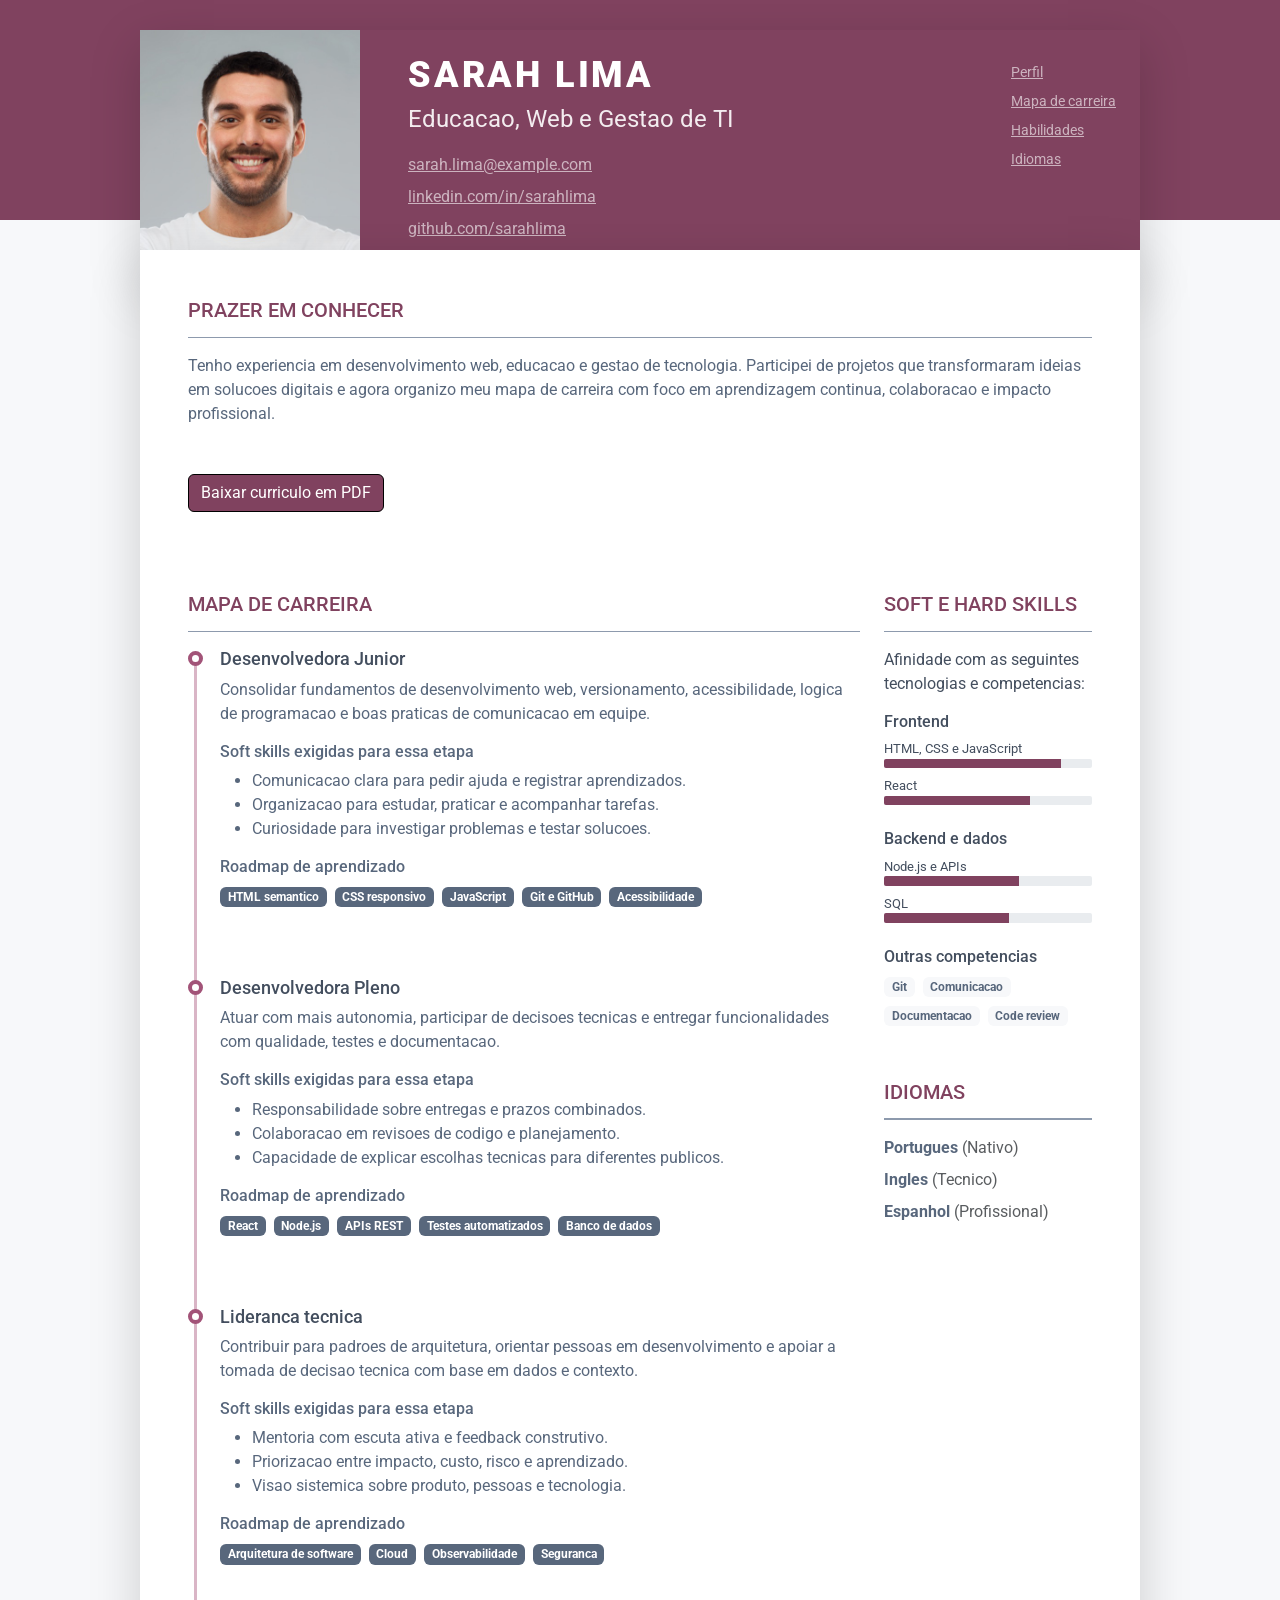
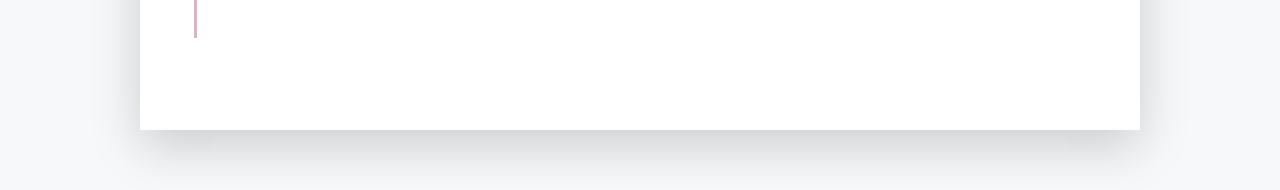
==== commit 5c016e9c: "Update index.html" ====
--- a/index.html
+++ b/index.html
@@ -97,7 +97,7 @@
 					</h2>
 					<div class="resume-section-content">
 						<p id="profile-summary"></p>
-						<a id="cv-link" class="btn btn-primary" href="#">Baixar curriculo em PDF</a>
+						<a id="cv-link" class="btn btn-primary bg-primary" href="#">Baixar curriculo em PDF</a>
 					</div>
 				</section>
 
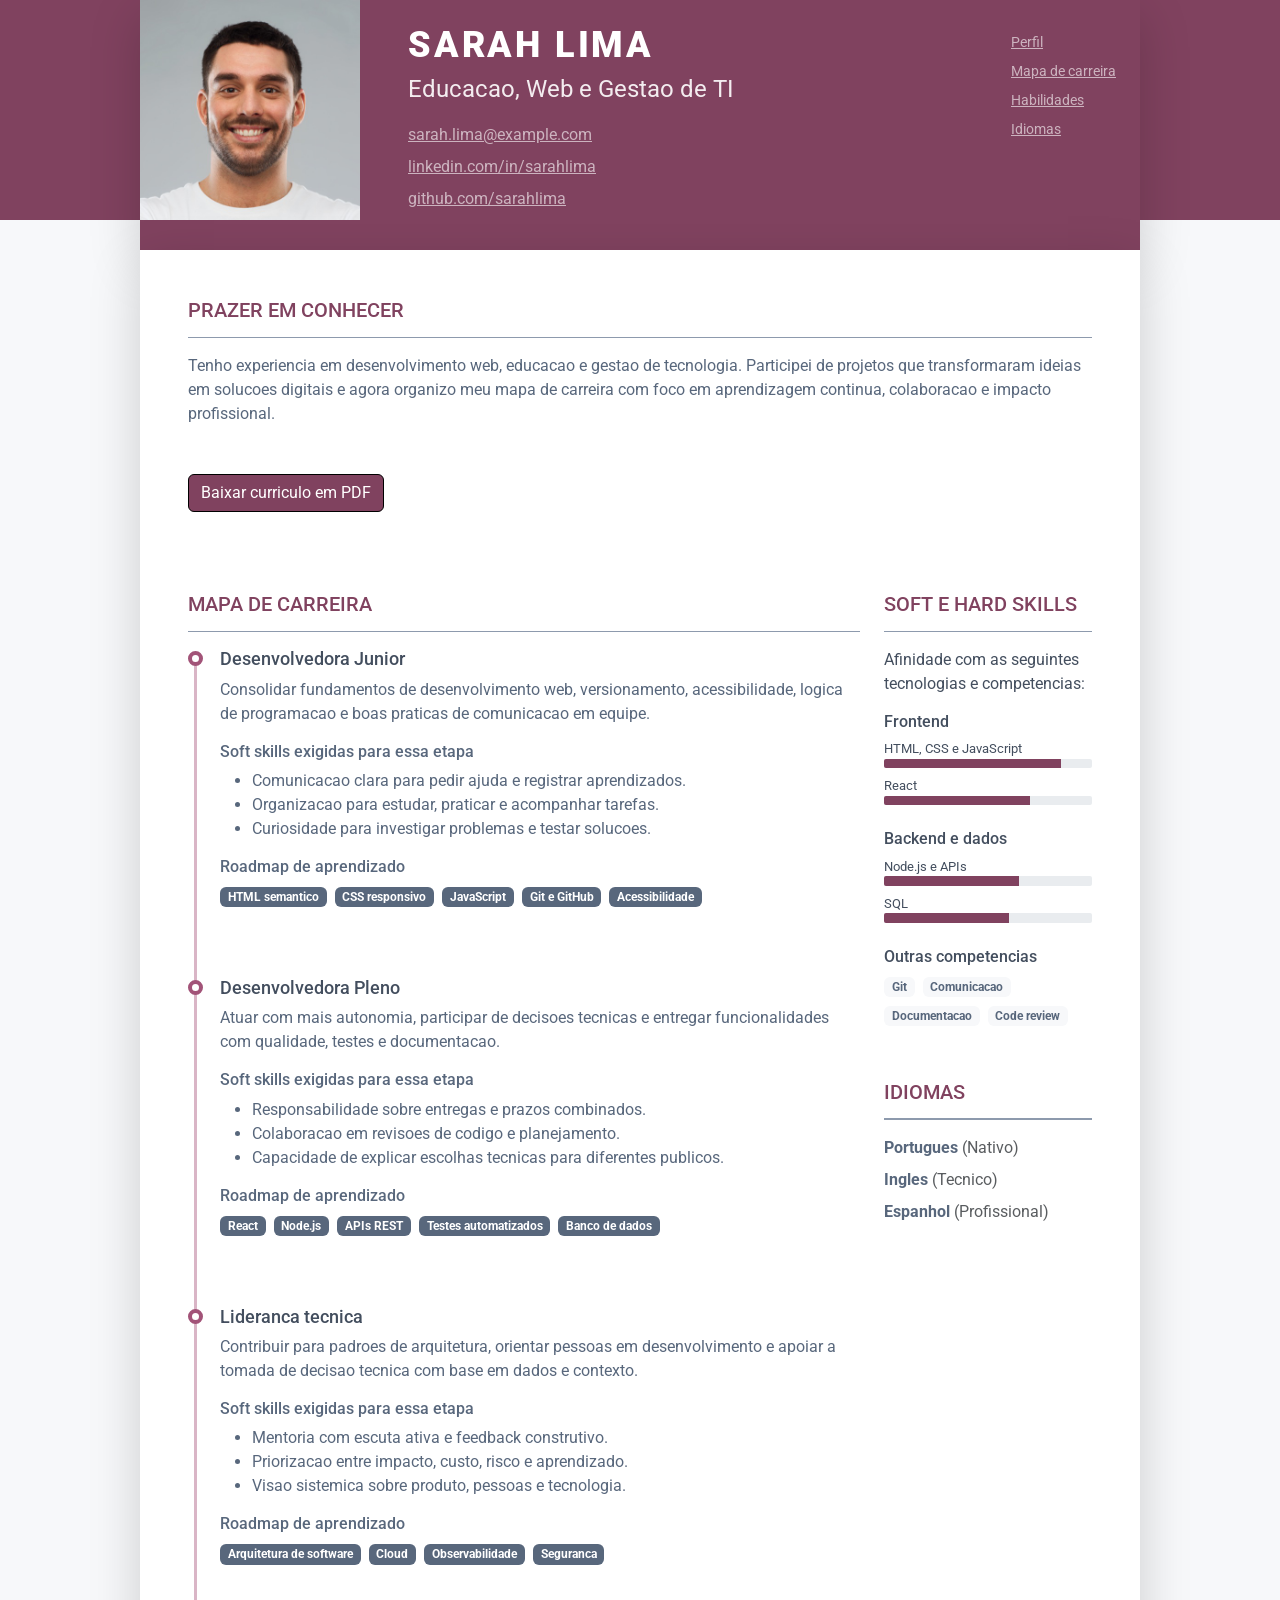
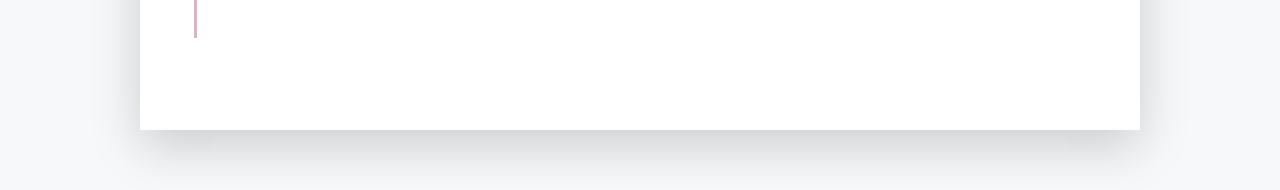
==== commit a04c1e57: "Update index.html" ====
--- a/index.html
+++ b/index.html
@@ -58,7 +58,7 @@
 		O JavaScript procura cada id e injeta os dados vindos do JSON.
 	-->
 	<header class="resume-header pt-4 pt-md-0" role="banner">
-		<div class="resume-wrapper text-center position-relative">
+		<div class="text-center position-relative">
 			<div class="resume-wrapper-inner mx-auto text-start bg-primary shadow-lg">
 				<div class="row">
 					<div class="col-block col-md-auto resume-picture-holder text-center text-md-start">
